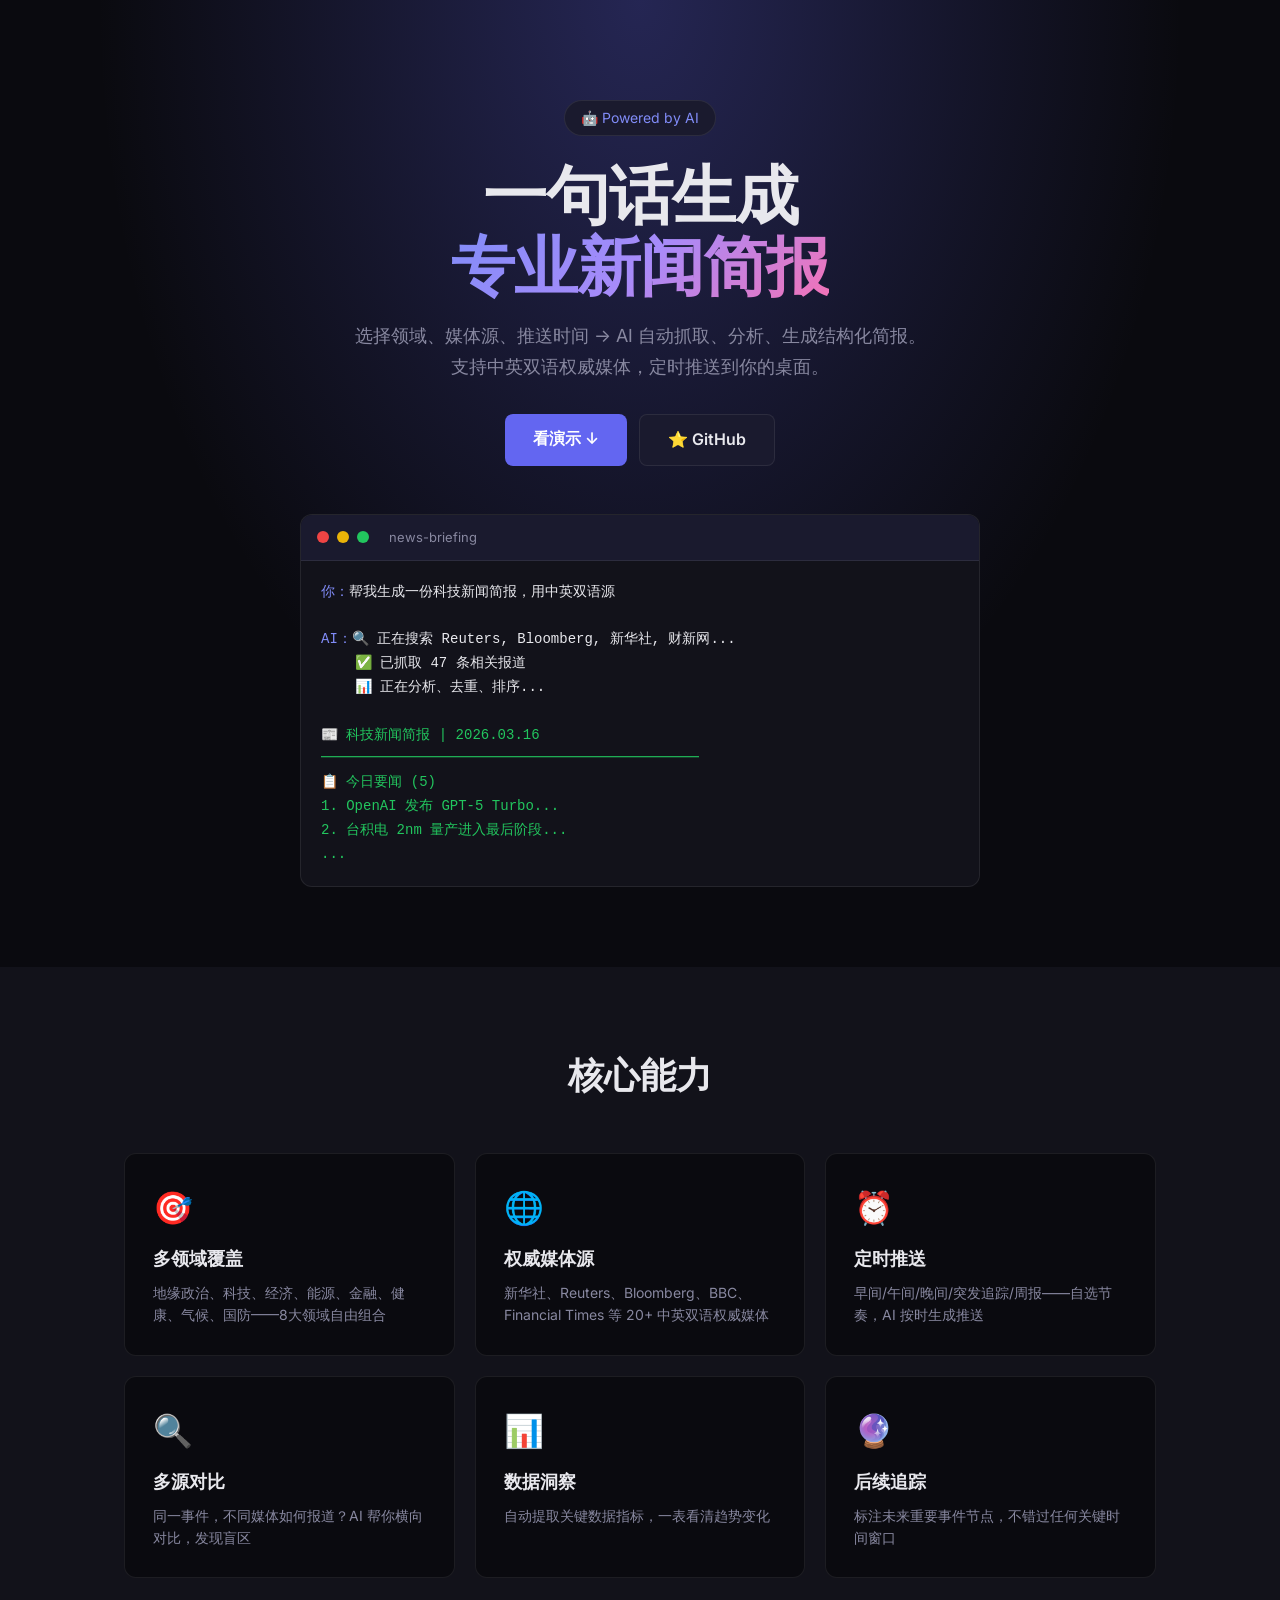
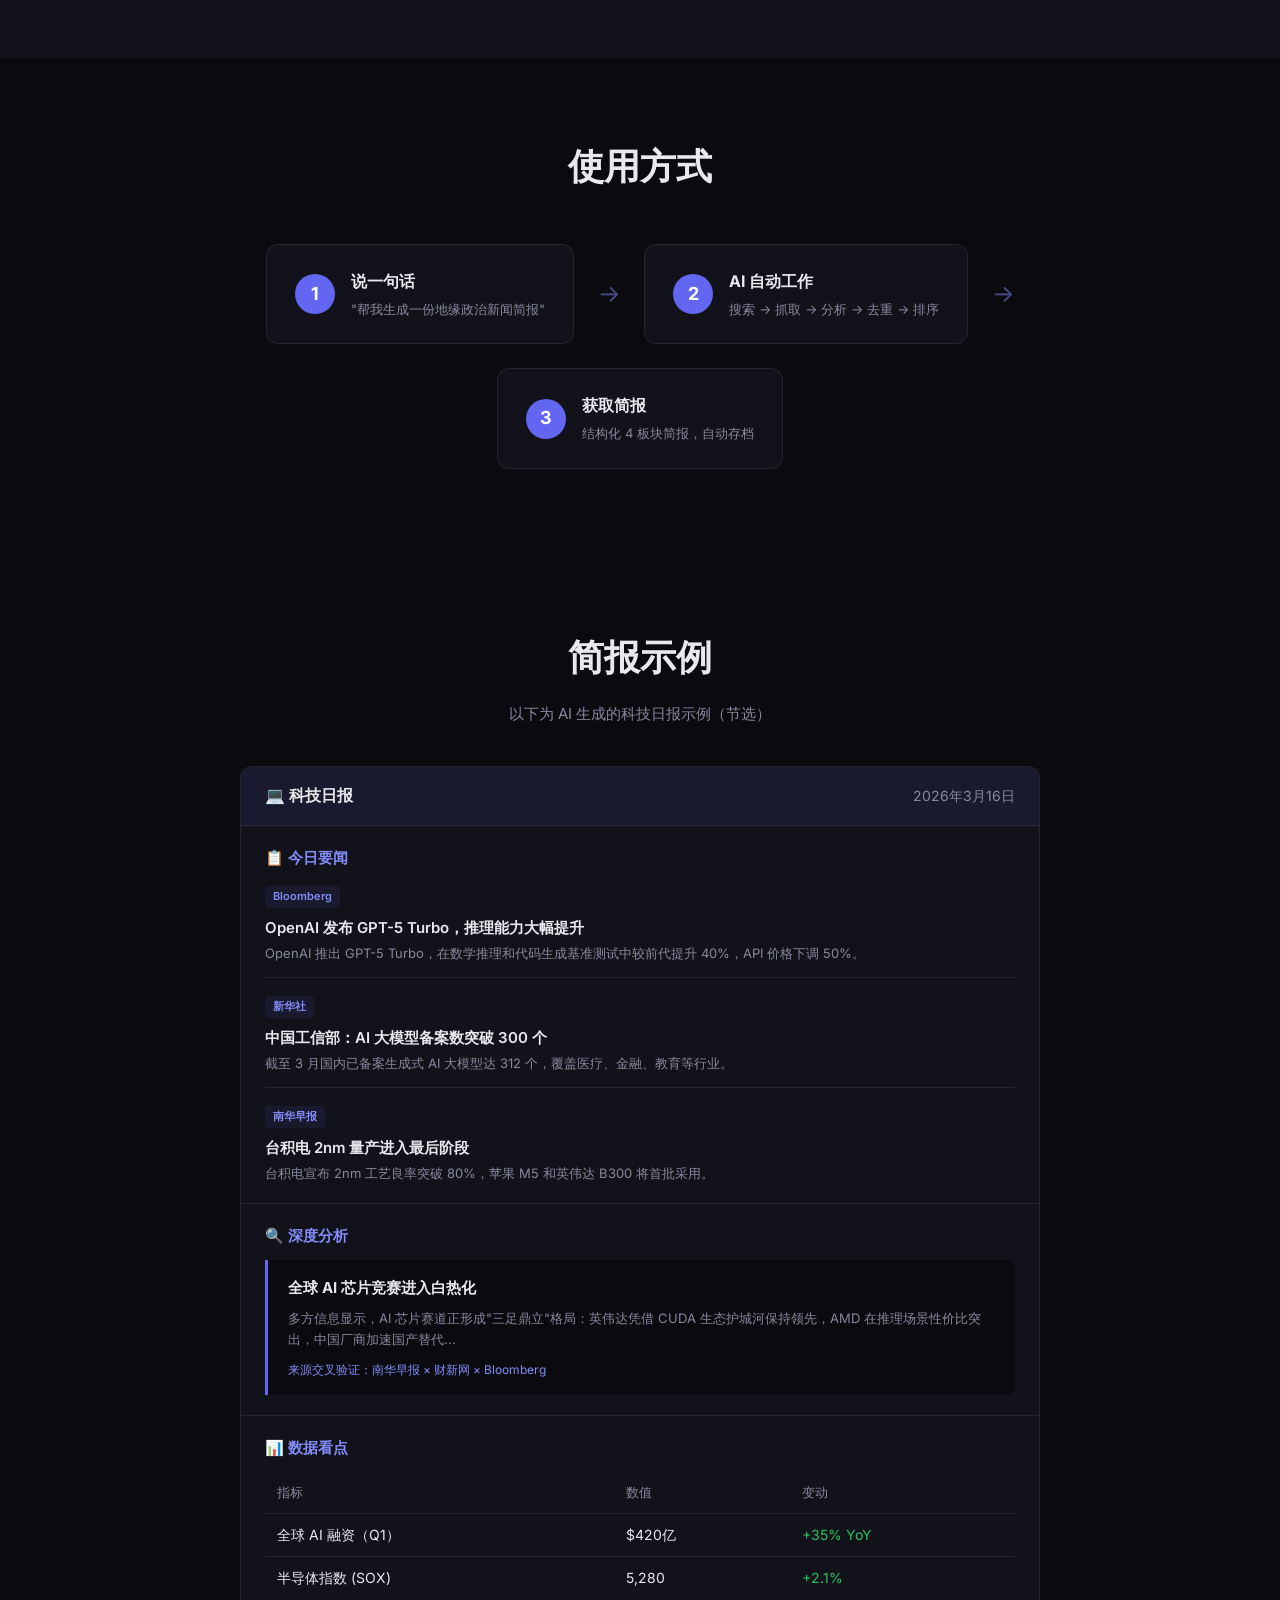
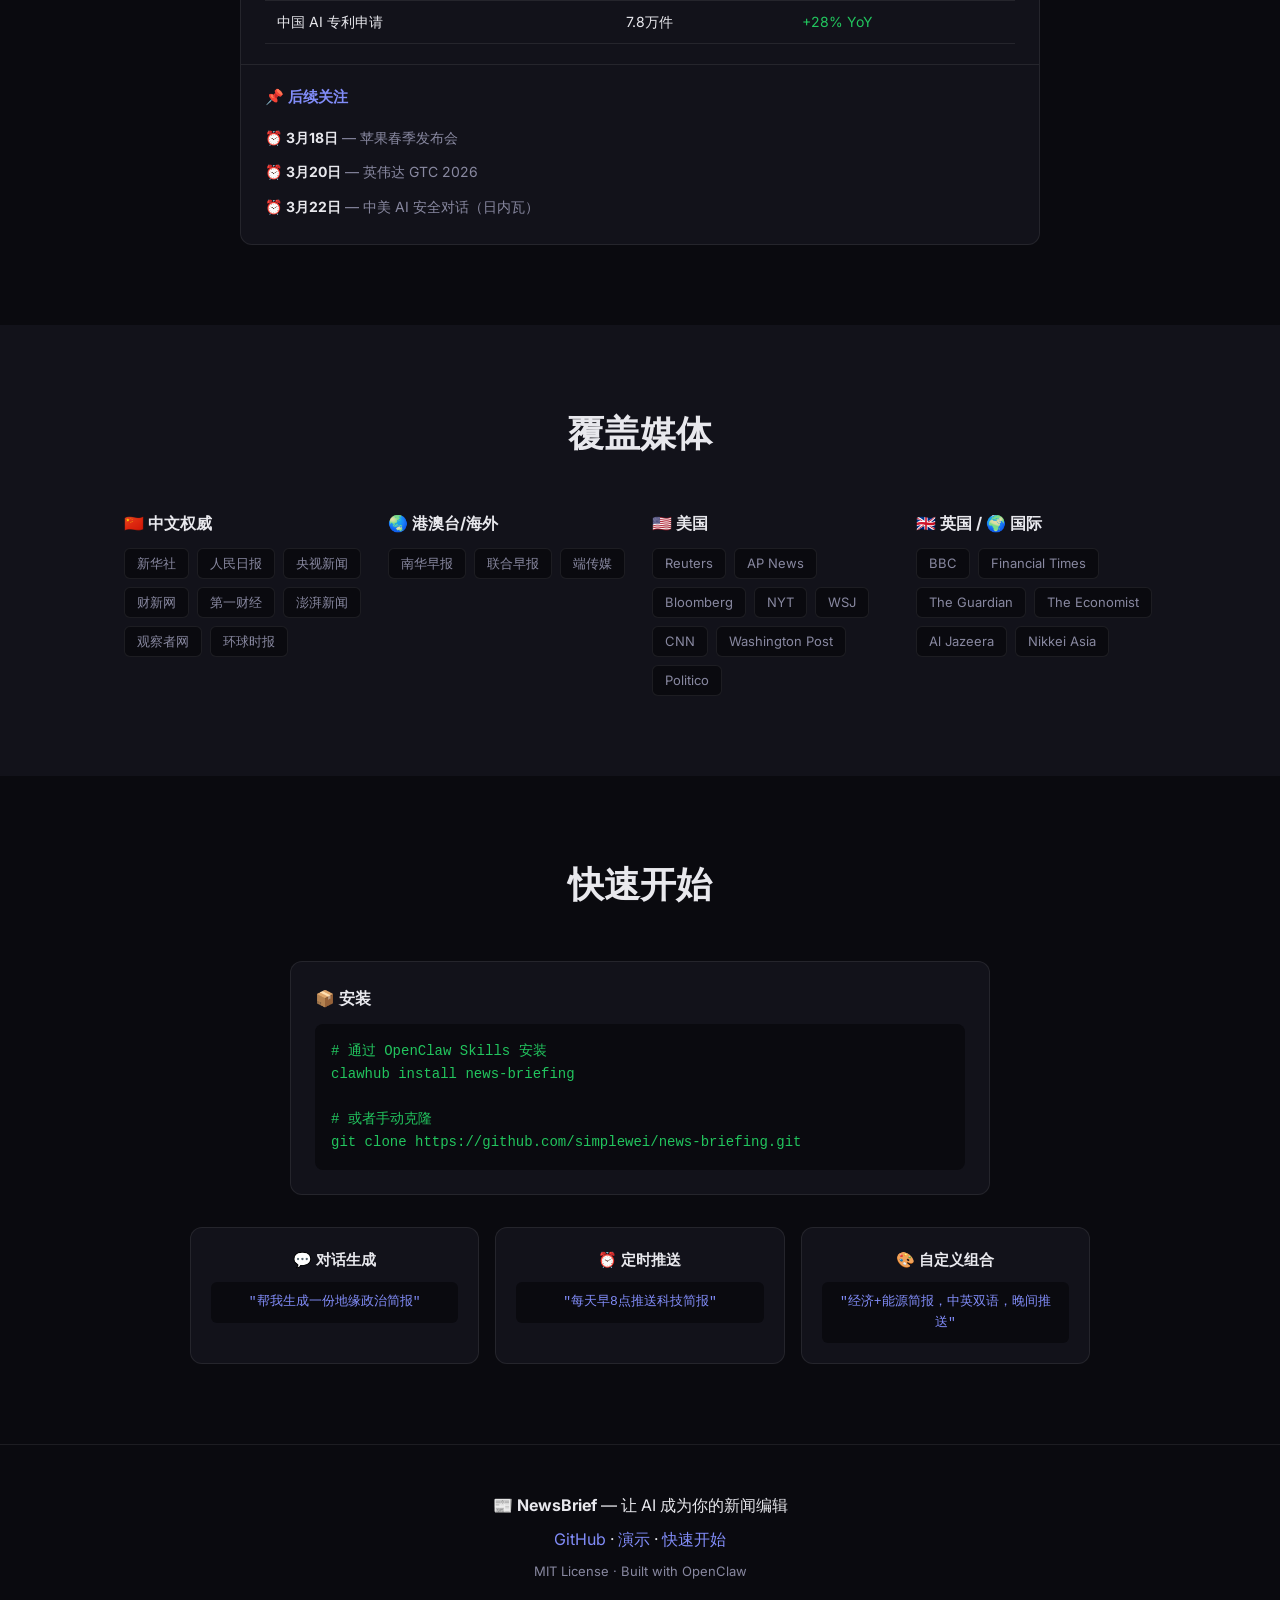
==== docs/index.html @ 7d3c729b "🎉 Initial release: NewsBrief - AI 新闻简报生成器 - 产品落地页 (GitHub Pages) - 8大领域支持 (地缘政治/科技/经济/能源/金融/健康/气候/国防" ====
<!DOCTYPE html>
<html lang="zh-CN">
<head>
    <meta charset="UTF-8">
    <meta name="viewport" content="width=device-width, initial-scale=1.0">
    <title>📰 NewsBrief — AI 新闻简报生成器</title>
    <link rel="stylesheet" href="css/style.css">
    <link rel="preconnect" href="https://fonts.googleapis.com">
    <link href="https://fonts.googleapis.com/css2?family=Inter:wght@400;500;600;700;800&display=swap" rel="stylesheet">
</head>
<body>
    <!-- Hero -->
    <section class="hero">
        <div class="container">
            <div class="hero-badge">🤖 Powered by AI</div>
            <h1>一句话生成<br><span class="gradient-text">专业新闻简报</span></h1>
            <p class="hero-desc">选择领域、媒体源、推送时间 → AI 自动抓取、分析、生成结构化简报。<br>支持中英双语权威媒体，定时推送到你的桌面。</p>
            <div class="hero-actions">
                <a href="#demo" class="btn btn-primary">看演示 ↓</a>
                <a href="https://github.com/simplewei/news-briefing" class="btn btn-secondary">⭐ GitHub</a>
            </div>
            <div class="hero-terminal">
                <div class="terminal-header">
                    <span class="dot red"></span>
                    <span class="dot yellow"></span>
                    <span class="dot green"></span>
                    <span class="terminal-title">news-briefing</span>
                </div>
                <pre class="terminal-body"><code><span class="prompt">你：</span>帮我生成一份科技新闻简报，用中英双语源

<span class="prompt">AI：</span>🔍 正在搜索 Reuters, Bloomberg, 新华社, 财新网...
    ✅ 已抓取 47 条相关报道
    📊 正在分析、去重、排序...
    
<span class="output">📰 科技新闻简报 | 2026.03.16</span>
<span class="output">━━━━━━━━━━━━━━━━━━━━━━━━━━━</span>
<span class="output">📋 今日要闻 (5)</span>
<span class="output">1. OpenAI 发布 GPT-5 Turbo...</span>
<span class="output">2. 台积电 2nm 量产进入最后阶段...</span>
<span class="output">...</span></code></pre>
            </div>
        </div>
    </section>

    <!-- Features -->
    <section class="features" id="features">
        <div class="container">
            <h2>核心能力</h2>
            <div class="features-grid">
                <div class="feature-card">
                    <div class="feature-icon">🎯</div>
                    <h3>多领域覆盖</h3>
                    <p>地缘政治、科技、经济、能源、金融、健康、气候、国防——8大领域自由组合</p>
                </div>
                <div class="feature-card">
                    <div class="feature-icon">🌐</div>
                    <h3>权威媒体源</h3>
                    <p>新华社、Reuters、Bloomberg、BBC、Financial Times 等 20+ 中英双语权威媒体</p>
                </div>
                <div class="feature-card">
                    <div class="feature-icon">⏰</div>
                    <h3>定时推送</h3>
                    <p>早间/午间/晚间/突发追踪/周报——自选节奏，AI 按时生成推送</p>
                </div>
                <div class="feature-card">
                    <div class="feature-icon">🔍</div>
                    <h3>多源对比</h3>
                    <p>同一事件，不同媒体如何报道？AI 帮你横向对比，发现盲区</p>
                </div>
                <div class="feature-card">
                    <div class="feature-icon">📊</div>
                    <h3>数据洞察</h3>
                    <p>自动提取关键数据指标，一表看清趋势变化</p>
                </div>
                <div class="feature-card">
                    <div class="feature-icon">🔮</div>
                    <h3>后续追踪</h3>
                    <p>标注未来重要事件节点，不错过任何关键时间窗口</p>
                </div>
            </div>
        </div>
    </section>

    <!-- How it works -->
    <section class="how-it-works" id="how">
        <div class="container">
            <h2>使用方式</h2>
            <div class="steps">
                <div class="step">
                    <div class="step-num">1</div>
                    <div class="step-content">
                        <h3>说一句话</h3>
                        <p>"帮我生成一份地缘政治新闻简报"</p>
                    </div>
                </div>
                <div class="step-arrow">→</div>
                <div class="step">
                    <div class="step-num">2</div>
                    <div class="step-content">
                        <h3>AI 自动工作</h3>
                        <p>搜索 → 抓取 → 分析 → 去重 → 排序</p>
                    </div>
                </div>
                <div class="step-arrow">→</div>
                <div class="step">
                    <div class="step-num">3</div>
                    <div class="step-content">
                        <h3>获取简报</h3>
                        <p>结构化 4 板块简报，自动存档</p>
                    </div>
                </div>
            </div>
        </div>
    </section>

    <!-- Demo Output -->
    <section class="demo" id="demo">
        <div class="container">
            <h2>简报示例</h2>
            <p class="demo-subtitle">以下为 AI 生成的科技日报示例（节选）</p>
            <div class="briefing-preview">
                <div class="briefing-header">
                    <span class="briefing-tag">💻 科技日报</span>
                    <span class="briefing-date">2026年3月16日</span>
                </div>
                <div class="briefing-section">
                    <h4>📋 今日要闻</h4>
                    <div class="news-item">
                        <span class="news-source">Bloomberg</span>
                        <span class="news-title">OpenAI 发布 GPT-5 Turbo，推理能力大幅提升</span>
                        <p class="news-summary">OpenAI 推出 GPT-5 Turbo，在数学推理和代码生成基准测试中较前代提升 40%，API 价格下调 50%。</p>
                    </div>
                    <div class="news-item">
                        <span class="news-source">新华社</span>
                        <span class="news-title">中国工信部：AI 大模型备案数突破 300 个</span>
                        <p class="news-summary">截至 3 月国内已备案生成式 AI 大模型达 312 个，覆盖医疗、金融、教育等行业。</p>
                    </div>
                    <div class="news-item">
                        <span class="news-source">南华早报</span>
                        <span class="news-title">台积电 2nm 量产进入最后阶段</span>
                        <p class="news-summary">台积电宣布 2nm 工艺良率突破 80%，苹果 M5 和英伟达 B300 将首批采用。</p>
                    </div>
                </div>
                <div class="briefing-section">
                    <h4>🔍 深度分析</h4>
                    <div class="analysis-box">
                        <h5>全球 AI 芯片竞赛进入白热化</h5>
                        <p>多方信息显示，AI 芯片赛道正形成"三足鼎立"格局：英伟达凭借 CUDA 生态护城河保持领先，AMD 在推理场景性价比突出，中国厂商加速国产替代...</p>
                        <div class="analysis-sources">
                            <span>来源交叉验证：南华早报 × 财新网 × Bloomberg</span>
                        </div>
                    </div>
                </div>
                <div class="briefing-section">
                    <h4>📊 数据看点</h4>
                    <table class="data-table">
                        <tr><th>指标</th><th>数值</th><th>变动</th></tr>
                        <tr><td>全球 AI 融资（Q1）</td><td>$420亿</td><td class="up">+35% YoY</td></tr>
                        <tr><td>半导体指数 (SOX)</td><td>5,280</td><td class="up">+2.1%</td></tr>
                        <tr><td>中国 AI 专利申请</td><td>7.8万件</td><td class="up">+28% YoY</td></tr>
                    </table>
                </div>
                <div class="briefing-section">
                    <h4>📌 后续关注</h4>
                    <ul class="upcoming">
                        <li>⏰ <strong>3月18日</strong> — 苹果春季发布会</li>
                        <li>⏰ <strong>3月20日</strong> — 英伟达 GTC 2026</li>
                        <li>⏰ <strong>3月22日</strong> — 中美 AI 安全对话（日内瓦）</li>
                    </ul>
                </div>
            </div>
        </div>
    </section>

    <!-- Media Sources -->
    <section class="media" id="media">
        <div class="container">
            <h2>覆盖媒体</h2>
            <div class="media-grid">
                <div class="media-col">
                    <h4>🇨🇳 中文权威</h4>
                    <div class="media-tags">
                        <span>新华社</span><span>人民日报</span><span>央视新闻</span>
                        <span>财新网</span><span>第一财经</span><span>澎湃新闻</span>
                        <span>观察者网</span><span>环球时报</span>
                    </div>
                </div>
                <div class="media-col">
                    <h4>🌏 港澳台/海外</h4>
                    <div class="media-tags">
                        <span>南华早报</span><span>联合早报</span><span>端传媒</span>
                    </div>
                </div>
                <div class="media-col">
                    <h4>🇺🇸 美国</h4>
                    <div class="media-tags">
                        <span>Reuters</span><span>AP News</span><span>Bloomberg</span>
                        <span>NYT</span><span>WSJ</span><span>CNN</span>
                        <span>Washington Post</span><span>Politico</span>
                    </div>
                </div>
                <div class="media-col">
                    <h4>🇬🇧 英国 / 🌍 国际</h4>
                    <div class="media-tags">
                        <span>BBC</span><span>Financial Times</span><span>The Guardian</span>
                        <span>The Economist</span><span>Al Jazeera</span><span>Nikkei Asia</span>
                    </div>
                </div>
            </div>
        </div>
    </section>

    <!-- Quick Start -->
    <section class="quickstart" id="start">
        <div class="container">
            <h2>快速开始</h2>
            <div class="install-box">
                <h4>📦 安装</h4>
                <pre><code># 通过 OpenClaw Skills 安装
clawhub install news-briefing

# 或者手动克隆
git clone https://github.com/simplewei/news-briefing.git</code></pre>
            </div>
            <div class="usage-cards">
                <div class="usage-card">
                    <h4>💬 对话生成</h4>
                    <code>"帮我生成一份地缘政治简报"</code>
                </div>
                <div class="usage-card">
                    <h4>⏰ 定时推送</h4>
                    <code>"每天早8点推送科技简报"</code>
                </div>
                <div class="usage-card">
                    <h4>🎨 自定义组合</h4>
                    <code>"经济+能源简报，中英双语，晚间推送"</code>
                </div>
            </div>
        </div>
    </section>

    <!-- Footer -->
    <footer>
        <div class="container">
            <p>📰 <strong>NewsBrief</strong> — 让 AI 成为你的新闻编辑</p>
            <p class="footer-links">
                <a href="https://github.com/simplewei/news-briefing">GitHub</a> · 
                <a href="#demo">演示</a> · 
                <a href="#start">快速开始</a>
            </p>
            <p class="footer-copy">MIT License · Built with OpenClaw</p>
        </div>
    </footer>

    <script src="js/main.js"></script>
</body>
</html>
---- docs/css/style.css ----
/* NewsBrief - Product Page Styles */
:root {
    --bg: #0a0a0f;
    --bg2: #12121a;
    --bg3: #1a1a2e;
    --text: #e8e8ed;
    --text2: #8888a0;
    --accent: #6366f1;
    --accent2: #818cf8;
    --accent-glow: rgba(99, 102, 241, 0.3);
    --green: #22c55e;
    --red: #ef4444;
    --yellow: #eab308;
    --border: rgba(255,255,255,0.08);
    --radius: 12px;
}

* { margin: 0; padding: 0; box-sizing: border-box; }

body {
    font-family: 'Inter', -apple-system, BlinkMacSystemFont, sans-serif;
    background: var(--bg);
    color: var(--text);
    line-height: 1.6;
    overflow-x: hidden;
}

.container {
    max-width: 1080px;
    margin: 0 auto;
    padding: 0 24px;
}

/* Hero */
.hero {
    padding: 100px 0 80px;
    text-align: center;
    position: relative;
    background: radial-gradient(ellipse at 50% 0%, var(--accent-glow) 0%, transparent 60%);
}

.hero-badge {
    display: inline-block;
    padding: 6px 16px;
    border-radius: 20px;
    background: var(--bg3);
    border: 1px solid var(--border);
    font-size: 14px;
    color: var(--accent2);
    margin-bottom: 24px;
}

.hero h1 {
    font-size: clamp(36px, 6vw, 64px);
    font-weight: 800;
    line-height: 1.1;
    margin-bottom: 20px;
    letter-spacing: -1px;
}

.gradient-text {
    background: linear-gradient(135deg, var(--accent2), #a78bfa, #f472b6);
    -webkit-background-clip: text;
    -webkit-text-fill-color: transparent;
}

.hero-desc {
    font-size: 18px;
    color: var(--text2);
    max-width: 640px;
    margin: 0 auto 32px;
    line-height: 1.7;
}

.hero-actions {
    display: flex;
    gap: 12px;
    justify-content: center;
    margin-bottom: 48px;
}

.btn {
    padding: 12px 28px;
    border-radius: 8px;
    font-size: 16px;
    font-weight: 600;
    text-decoration: none;
    transition: all 0.2s;
}

.btn-primary {
    background: var(--accent);
    color: white;
}

.btn-primary:hover {
    background: var(--accent2);
    transform: translateY(-1px);
    box-shadow: 0 8px 24px var(--accent-glow);
}

.btn-secondary {
    background: var(--bg3);
    color: var(--text);
    border: 1px solid var(--border);
}

.btn-secondary:hover {
    border-color: var(--accent);
}

/* Terminal */
.hero-terminal {
    max-width: 680px;
    margin: 0 auto;
    background: var(--bg2);
    border-radius: var(--radius);
    border: 1px solid var(--border);
    overflow: hidden;
    text-align: left;
}

.terminal-header {
    display: flex;
    align-items: center;
    gap: 8px;
    padding: 12px 16px;
    background: var(--bg3);
    border-bottom: 1px solid var(--border);
}

.dot {
    width: 12px;
    height: 12px;
    border-radius: 50%;
}

.dot.red { background: var(--red); }
.dot.yellow { background: var(--yellow); }
.dot.green { background: var(--green); }

.terminal-title {
    margin-left: 12px;
    font-size: 13px;
    color: var(--text2);
}

.terminal-body {
    padding: 20px;
    font-size: 14px;
    line-height: 1.7;
    overflow-x: auto;
}

.terminal-body code {
    font-family: 'SF Mono', 'Fira Code', monospace;
}

.prompt { color: var(--accent2); }
.output { color: var(--green); }

/* Sections */
section {
    padding: 80px 0;
}

section h2 {
    font-size: 36px;
    font-weight: 700;
    text-align: center;
    margin-bottom: 48px;
}

/* Features */
.features {
    background: var(--bg2);
}

.features-grid {
    display: grid;
    grid-template-columns: repeat(auto-fit, minmax(300px, 1fr));
    gap: 20px;
}

.feature-card {
    background: var(--bg);
    border: 1px solid var(--border);
    border-radius: var(--radius);
    padding: 28px;
    transition: all 0.2s;
}

.feature-card:hover {
    border-color: var(--accent);
    transform: translateY(-2px);
    box-shadow: 0 8px 32px rgba(0,0,0,0.3);
}

.feature-icon {
    font-size: 32px;
    margin-bottom: 12px;
}

.feature-card h3 {
    font-size: 18px;
    margin-bottom: 8px;
}

.feature-card p {
    color: var(--text2);
    font-size: 14px;
}

/* Steps */
.steps {
    display: flex;
    align-items: center;
    justify-content: center;
    gap: 24px;
    flex-wrap: wrap;
}

.step {
    display: flex;
    align-items: center;
    gap: 16px;
    background: var(--bg2);
    border: 1px solid var(--border);
    border-radius: var(--radius);
    padding: 24px 28px;
    min-width: 240px;
}

.step-num {
    width: 40px;
    height: 40px;
    border-radius: 50%;
    background: var(--accent);
    color: white;
    display: flex;
    align-items: center;
    justify-content: center;
    font-weight: 700;
    font-size: 18px;
    flex-shrink: 0;
}

.step-content h3 {
    font-size: 16px;
    margin-bottom: 4px;
}

.step-content p {
    font-size: 13px;
    color: var(--text2);
}

.step-arrow {
    font-size: 24px;
    color: var(--accent2);
    opacity: 0.5;
}

/* Demo */
.demo-subtitle {
    text-align: center;
    color: var(--text2);
    margin-top: -32px;
    margin-bottom: 40px;
    font-size: 15px;
}

.briefing-preview {
    background: var(--bg2);
    border: 1px solid var(--border);
    border-radius: var(--radius);
    overflow: hidden;
    max-width: 800px;
    margin: 0 auto;
}

.briefing-header {
    display: flex;
    justify-content: space-between;
    align-items: center;
    padding: 16px 24px;
    background: var(--bg3);
    border-bottom: 1px solid var(--border);
}

.briefing-tag {
    font-weight: 600;
    font-size: 16px;
}

.briefing-date {
    color: var(--text2);
    font-size: 14px;
}

.briefing-section {
    padding: 20px 24px;
    border-bottom: 1px solid var(--border);
}

.briefing-section:last-child {
    border-bottom: none;
}

.briefing-section h4 {
    font-size: 15px;
    margin-bottom: 12px;
    color: var(--accent2);
}

.news-item {
    margin-bottom: 14px;
    padding-bottom: 14px;
    border-bottom: 1px solid var(--border);
}

.news-item:last-child {
    border-bottom: none;
    margin-bottom: 0;
    padding-bottom: 0;
}

.news-source {
    display: inline-block;
    background: var(--bg3);
    color: var(--accent2);
    padding: 2px 8px;
    border-radius: 4px;
    font-size: 11px;
    font-weight: 600;
    margin-bottom: 4px;
}

.news-title {
    display: block;
    font-weight: 600;
    font-size: 15px;
    margin: 4px 0;
}

.news-summary {
    font-size: 13px;
    color: var(--text2);
    line-height: 1.5;
}

.analysis-box {
    background: var(--bg);
    border-left: 3px solid var(--accent);
    padding: 16px 20px;
    border-radius: 0 8px 8px 0;
}

.analysis-box h5 {
    font-size: 15px;
    margin-bottom: 8px;
}

.analysis-box p {
    font-size: 13px;
    color: var(--text2);
    line-height: 1.6;
}

.analysis-sources {
    margin-top: 10px;
    font-size: 12px;
    color: var(--accent2);
}

.data-table {
    width: 100%;
    border-collapse: collapse;
    font-size: 14px;
}

.data-table th, .data-table td {
    padding: 10px 12px;
    text-align: left;
    border-bottom: 1px solid var(--border);
}

.data-table th {
    color: var(--text2);
    font-weight: 500;
    font-size: 13px;
}

.data-table .up { color: var(--green); }

.upcoming {
    list-style: none;
    font-size: 14px;
}

.upcoming li {
    padding: 6px 0;
    color: var(--text2);
}

.upcoming strong {
    color: var(--text);
}

/* Media */
.media {
    background: var(--bg2);
}

.media-grid {
    display: grid;
    grid-template-columns: repeat(auto-fit, minmax(240px, 1fr));
    gap: 24px;
}

.media-col h4 {
    font-size: 16px;
    margin-bottom: 12px;
}

.media-tags {
    display: flex;
    flex-wrap: wrap;
    gap: 8px;
}

.media-tags span {
    background: var(--bg);
    border: 1px solid var(--border);
    padding: 4px 12px;
    border-radius: 6px;
    font-size: 13px;
    color: var(--text2);
    transition: all 0.2s;
}

.media-tags span:hover {
    border-color: var(--accent);
    color: var(--accent2);
}

/* Quickstart */
.install-box {
    background: var(--bg2);
    border: 1px solid var(--border);
    border-radius: var(--radius);
    padding: 24px;
    margin-bottom: 32px;
    max-width: 700px;
    margin-left: auto;
    margin-right: auto;
}

.install-box h4 {
    margin-bottom: 12px;
    font-size: 16px;
}

.install-box pre {
    background: var(--bg);
    padding: 16px;
    border-radius: 8px;
    overflow-x: auto;
}

.install-box code {
    font-family: 'SF Mono', 'Fira Code', monospace;
    font-size: 14px;
    color: var(--green);
}

.usage-cards {
    display: grid;
    grid-template-columns: repeat(auto-fit, minmax(280px, 1fr));
    gap: 16px;
    max-width: 900px;
    margin: 0 auto;
}

.usage-card {
    background: var(--bg2);
    border: 1px solid var(--border);
    border-radius: var(--radius);
    padding: 20px;
    text-align: center;
}

.usage-card h4 {
    font-size: 15px;
    margin-bottom: 10px;
}

.usage-card code {
    display: block;
    background: var(--bg);
    padding: 10px;
    border-radius: 6px;
    font-size: 13px;
    color: var(--accent2);
}

/* Footer */
footer {
    padding: 48px 0;
    text-align: center;
    border-top: 1px solid var(--border);
}

footer p {
    margin-bottom: 8px;
}

.footer-links a {
    color: var(--accent2);
    text-decoration: none;
}

.footer-links a:hover {
    text-decoration: underline;
}

.footer-copy {
    font-size: 13px;
    color: var(--text2);
    margin-top: 8px;
}

/* Responsive */
@media (max-width: 768px) {
    .steps {
        flex-direction: column;
    }
    .step-arrow {
        transform: rotate(90deg);
    }
    .hero {
        padding: 60px 0 40px;
    }
    section {
        padding: 48px 0;
    }
}
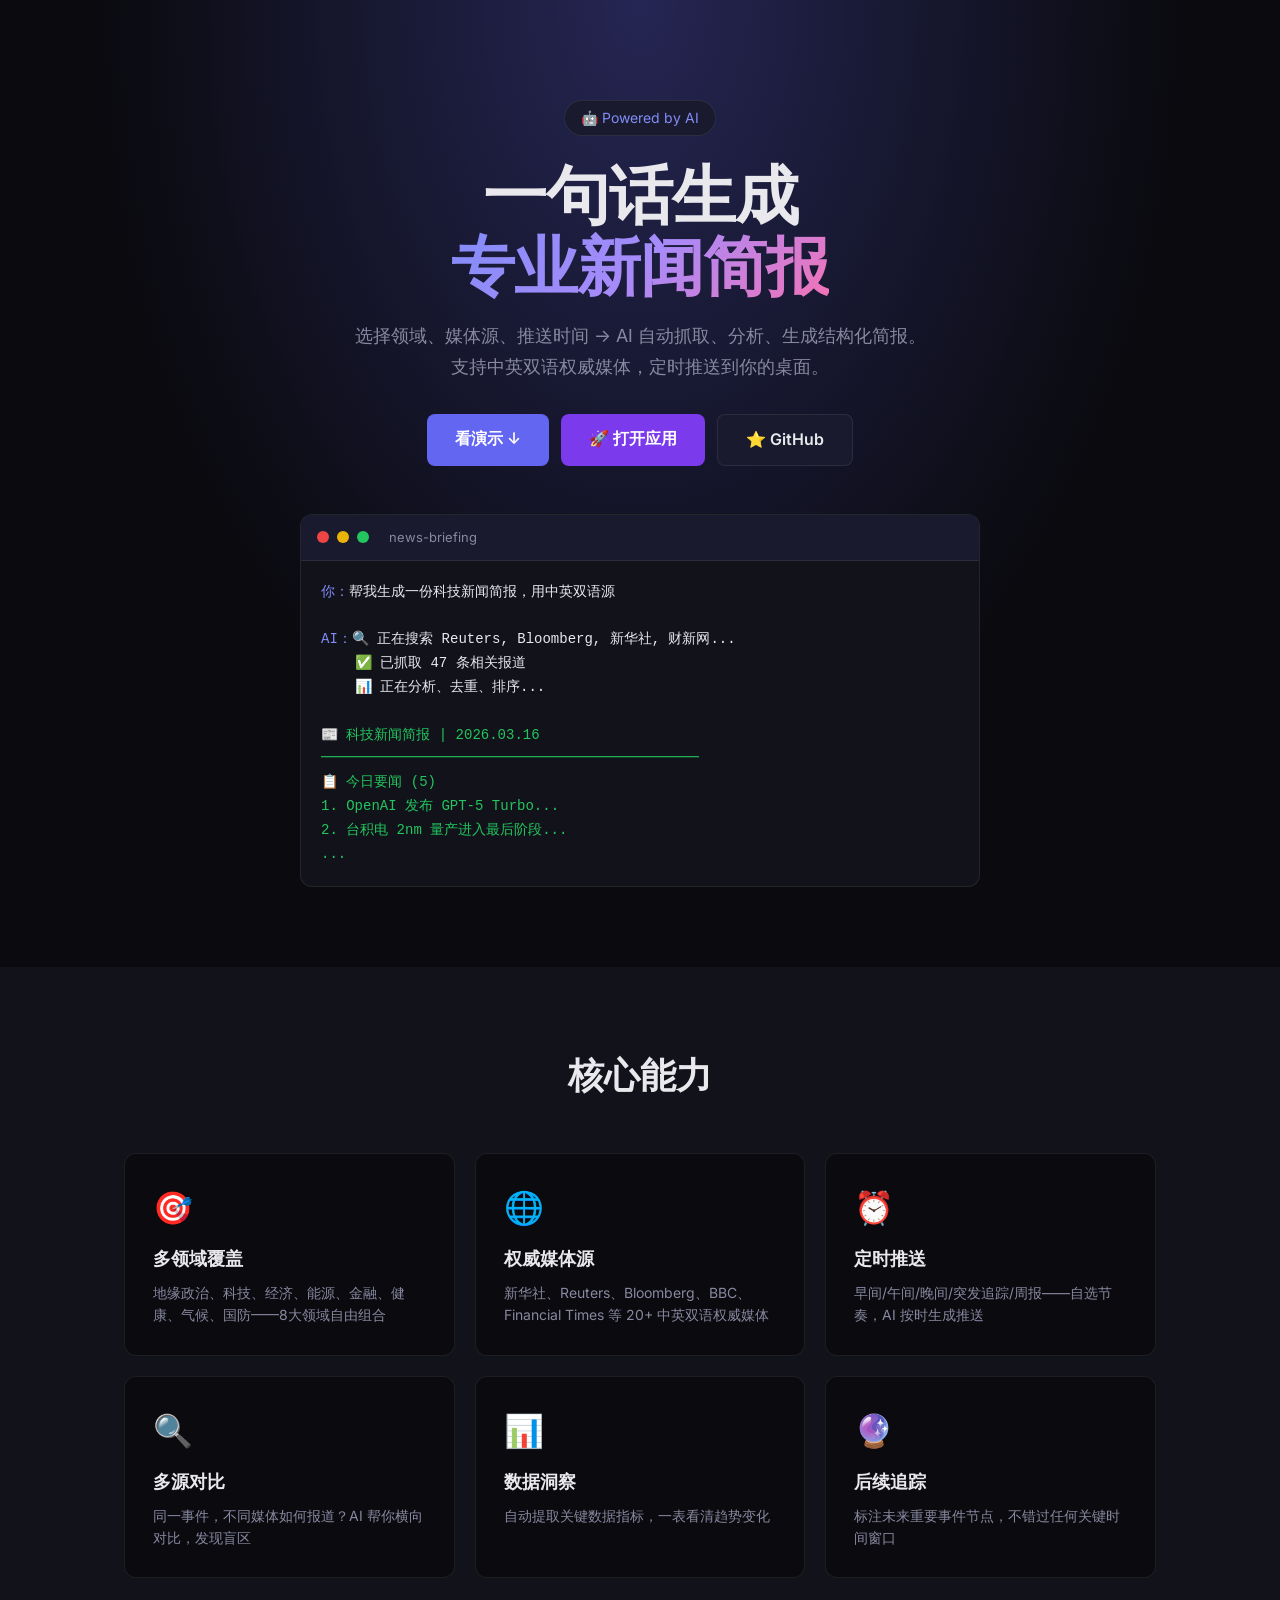
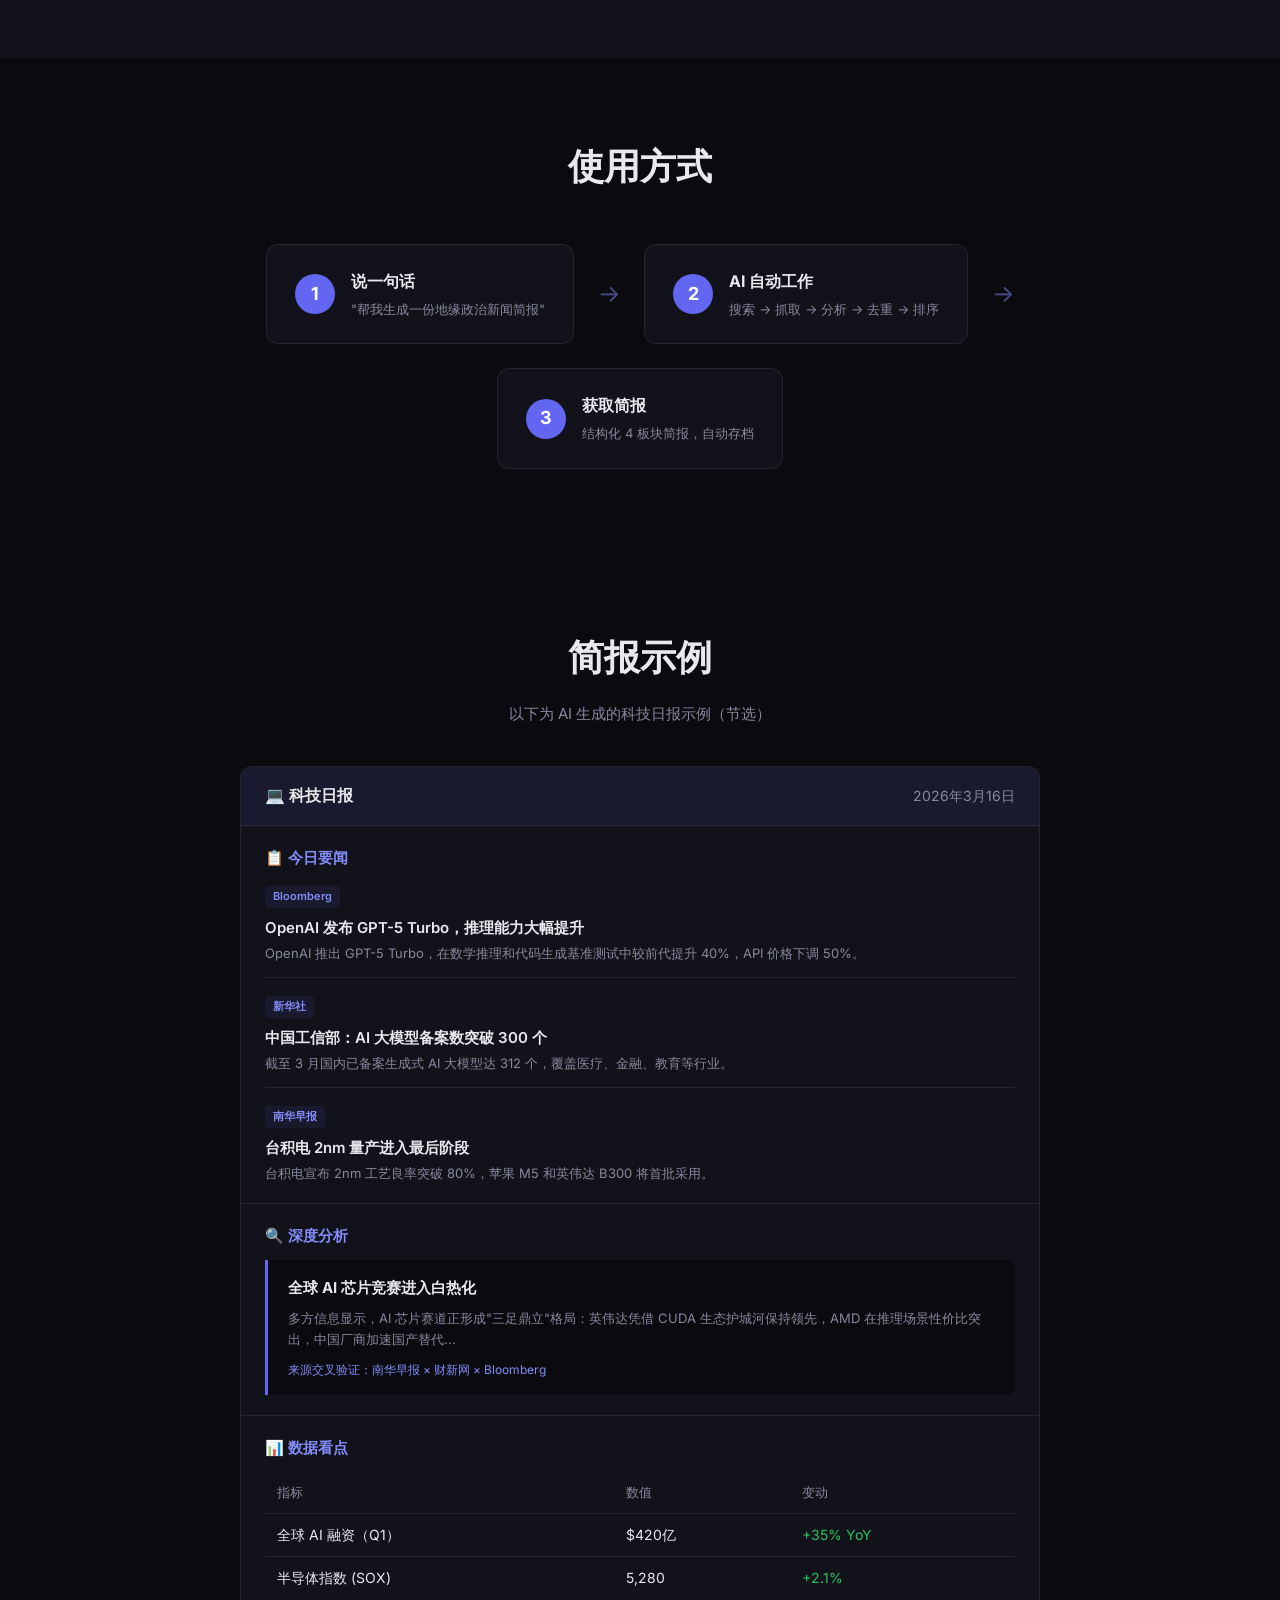
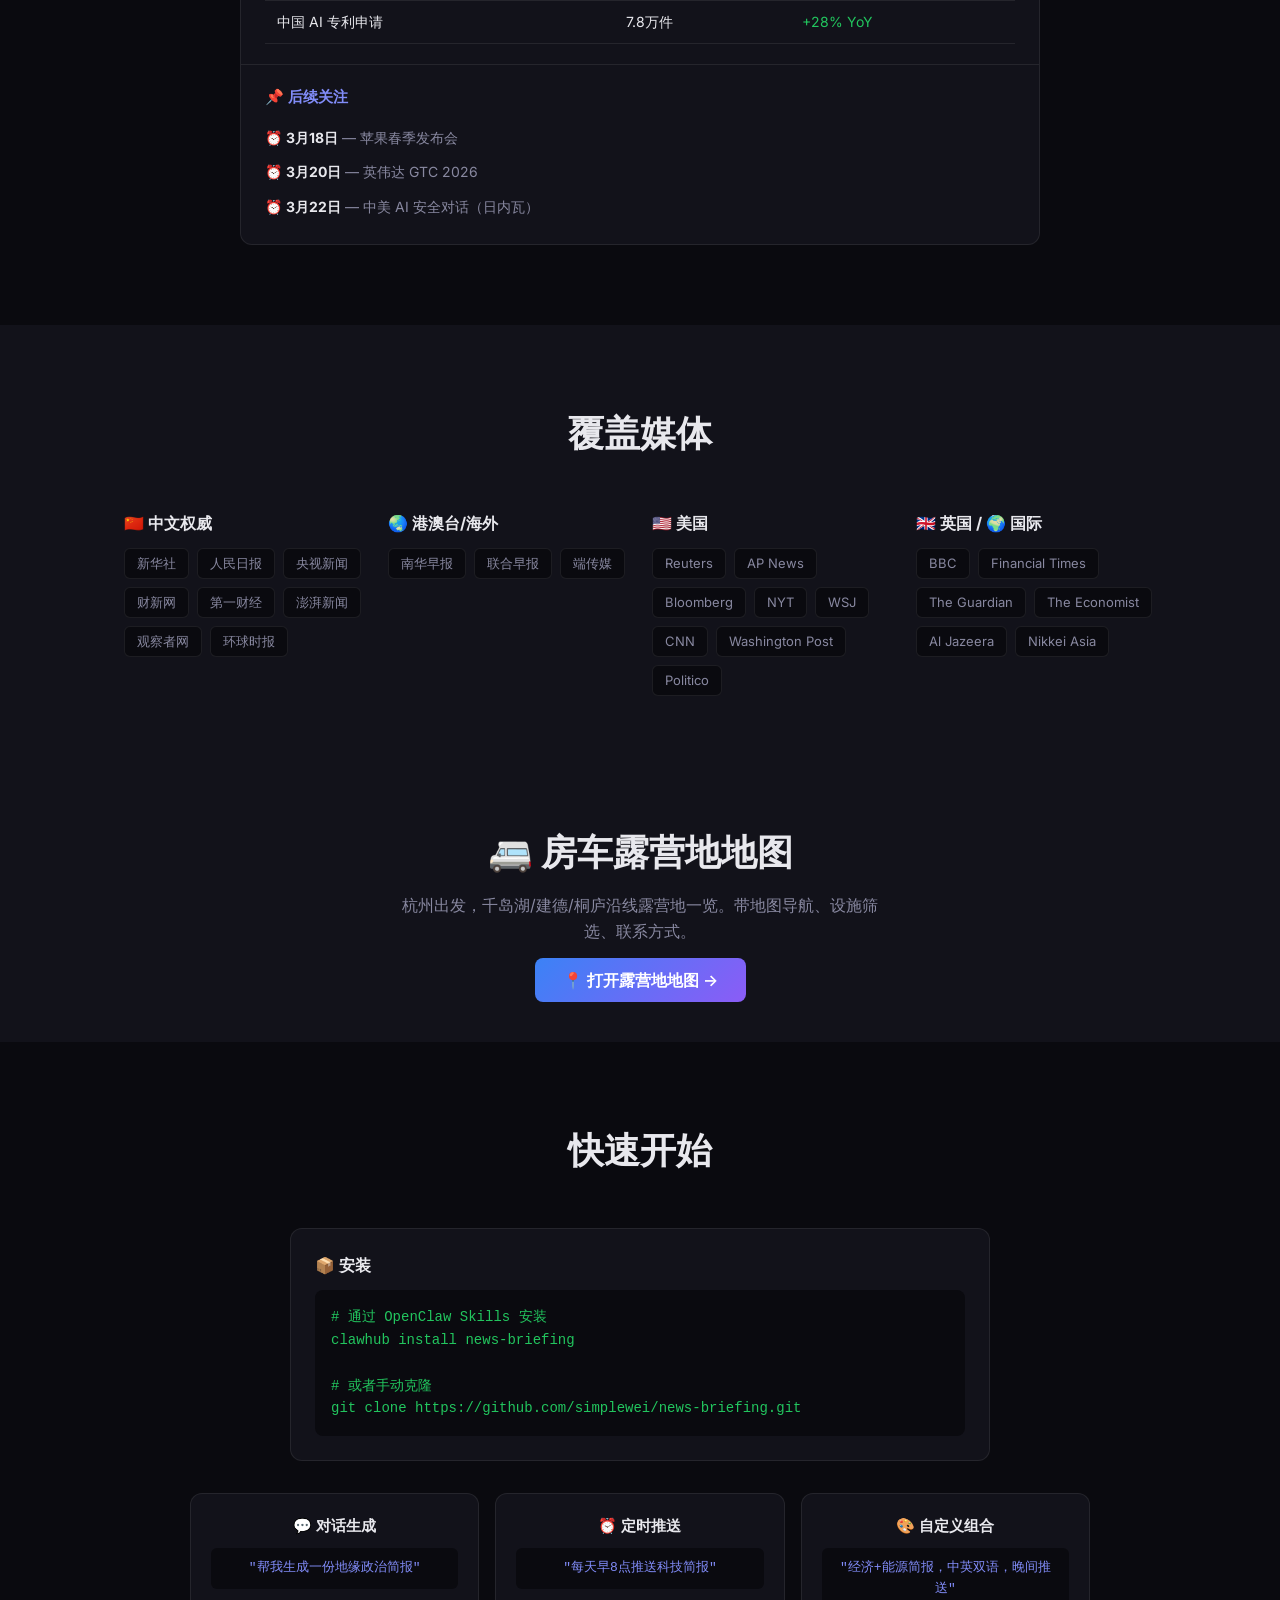
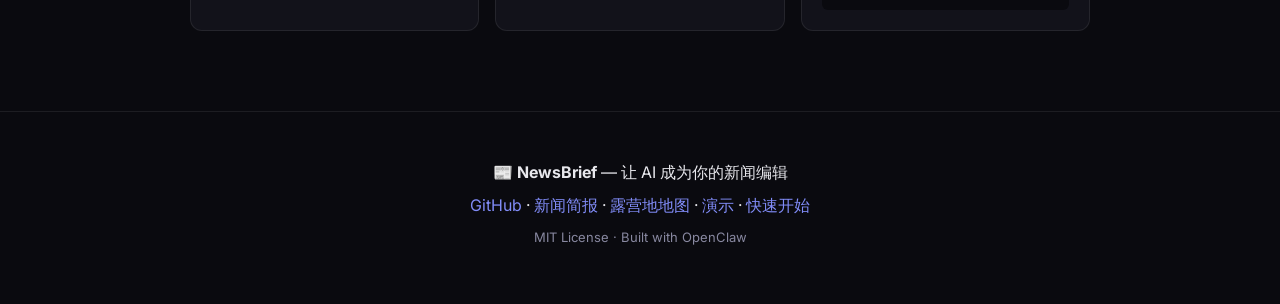
==== commit d2f57e0b: "🚐 新增露营地可视化地图 + 新闻简报Web应用 - campsites.html: 浙西房车露营地交互式地图   · Leaflet 暗色地图   · 8个露营地标注（千岛湖/建德/桐庐）   · " ====
--- a/docs/index.html
+++ b/docs/index.html
@@ -17,6 +17,7 @@
             <p class="hero-desc">选择领域、媒体源、推送时间 → AI 自动抓取、分析、生成结构化简报。<br>支持中英双语权威媒体，定时推送到你的桌面。</p>
             <div class="hero-actions">
                 <a href="#demo" class="btn btn-primary">看演示 ↓</a>
+                <a href="app.html" class="btn btn-primary" style="background:#7c3aed;">🚀 打开应用</a>
                 <a href="https://github.com/simplewei/news-briefing" class="btn btn-secondary">⭐ GitHub</a>
             </div>
             <div class="hero-terminal">
@@ -210,6 +211,15 @@
         </div>
     </section>
 
+    <!-- Campsite Banner -->
+    <section style="background:var(--bg2);padding:48px 0;text-align:center;">
+        <div class="container">
+            <h2 style="margin-bottom:12px;">🚐 房车露营地地图</h2>
+            <p style="color:var(--text2);max-width:500px;margin:0 auto 24px;">杭州出发，千岛湖/建德/桐庐沿线露营地一览。带地图导航、设施筛选、联系方式。</p>
+            <a href="campsites.html" class="btn btn-primary" style="background:linear-gradient(135deg,#3b82f6,#8b5cf6);">📍 打开露营地地图 →</a>
+        </div>
+    </section>
+
     <!-- Quick Start -->
     <section class="quickstart" id="start">
         <div class="container">
@@ -245,6 +255,8 @@
             <p>📰 <strong>NewsBrief</strong> — 让 AI 成为你的新闻编辑</p>
             <p class="footer-links">
                 <a href="https://github.com/simplewei/news-briefing">GitHub</a> · 
+                <a href="app.html">新闻简报</a> · 
+                <a href="campsites.html">露营地地图</a> · 
                 <a href="#demo">演示</a> · 
                 <a href="#start">快速开始</a>
             </p>
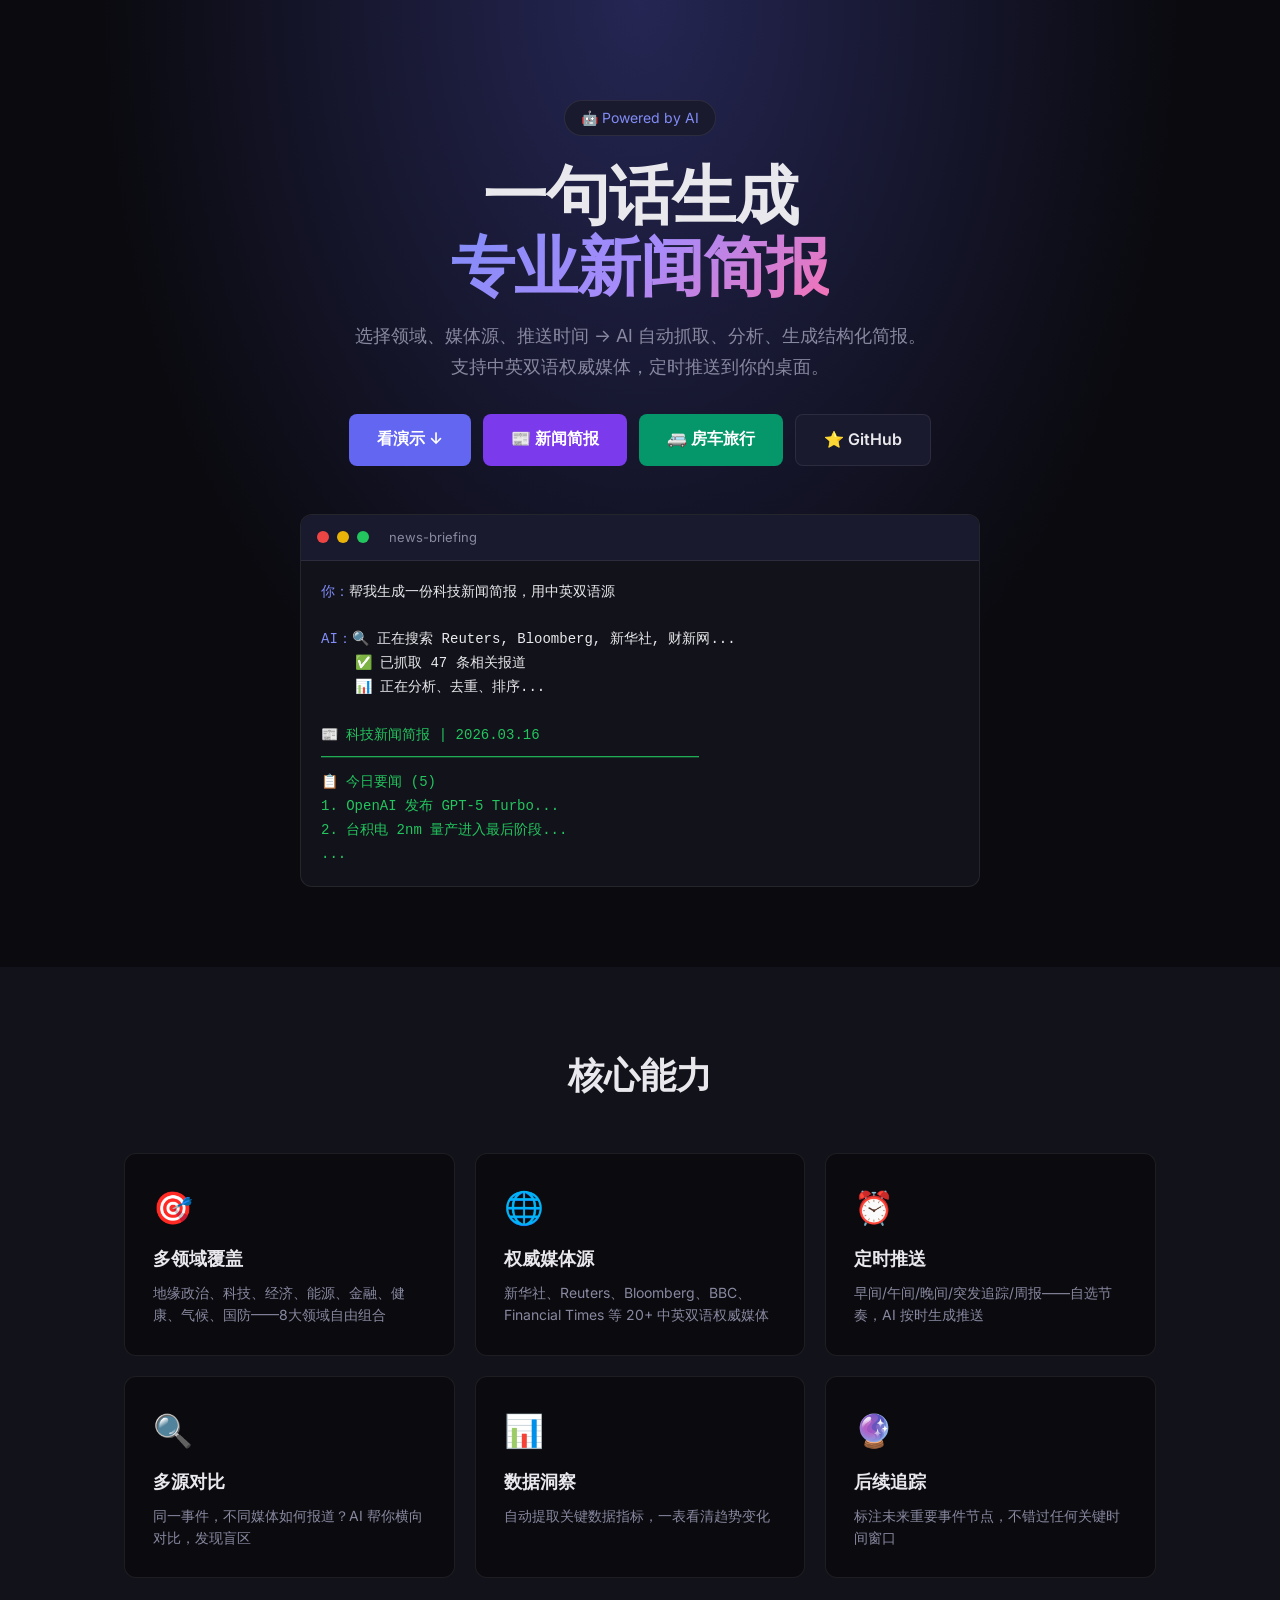
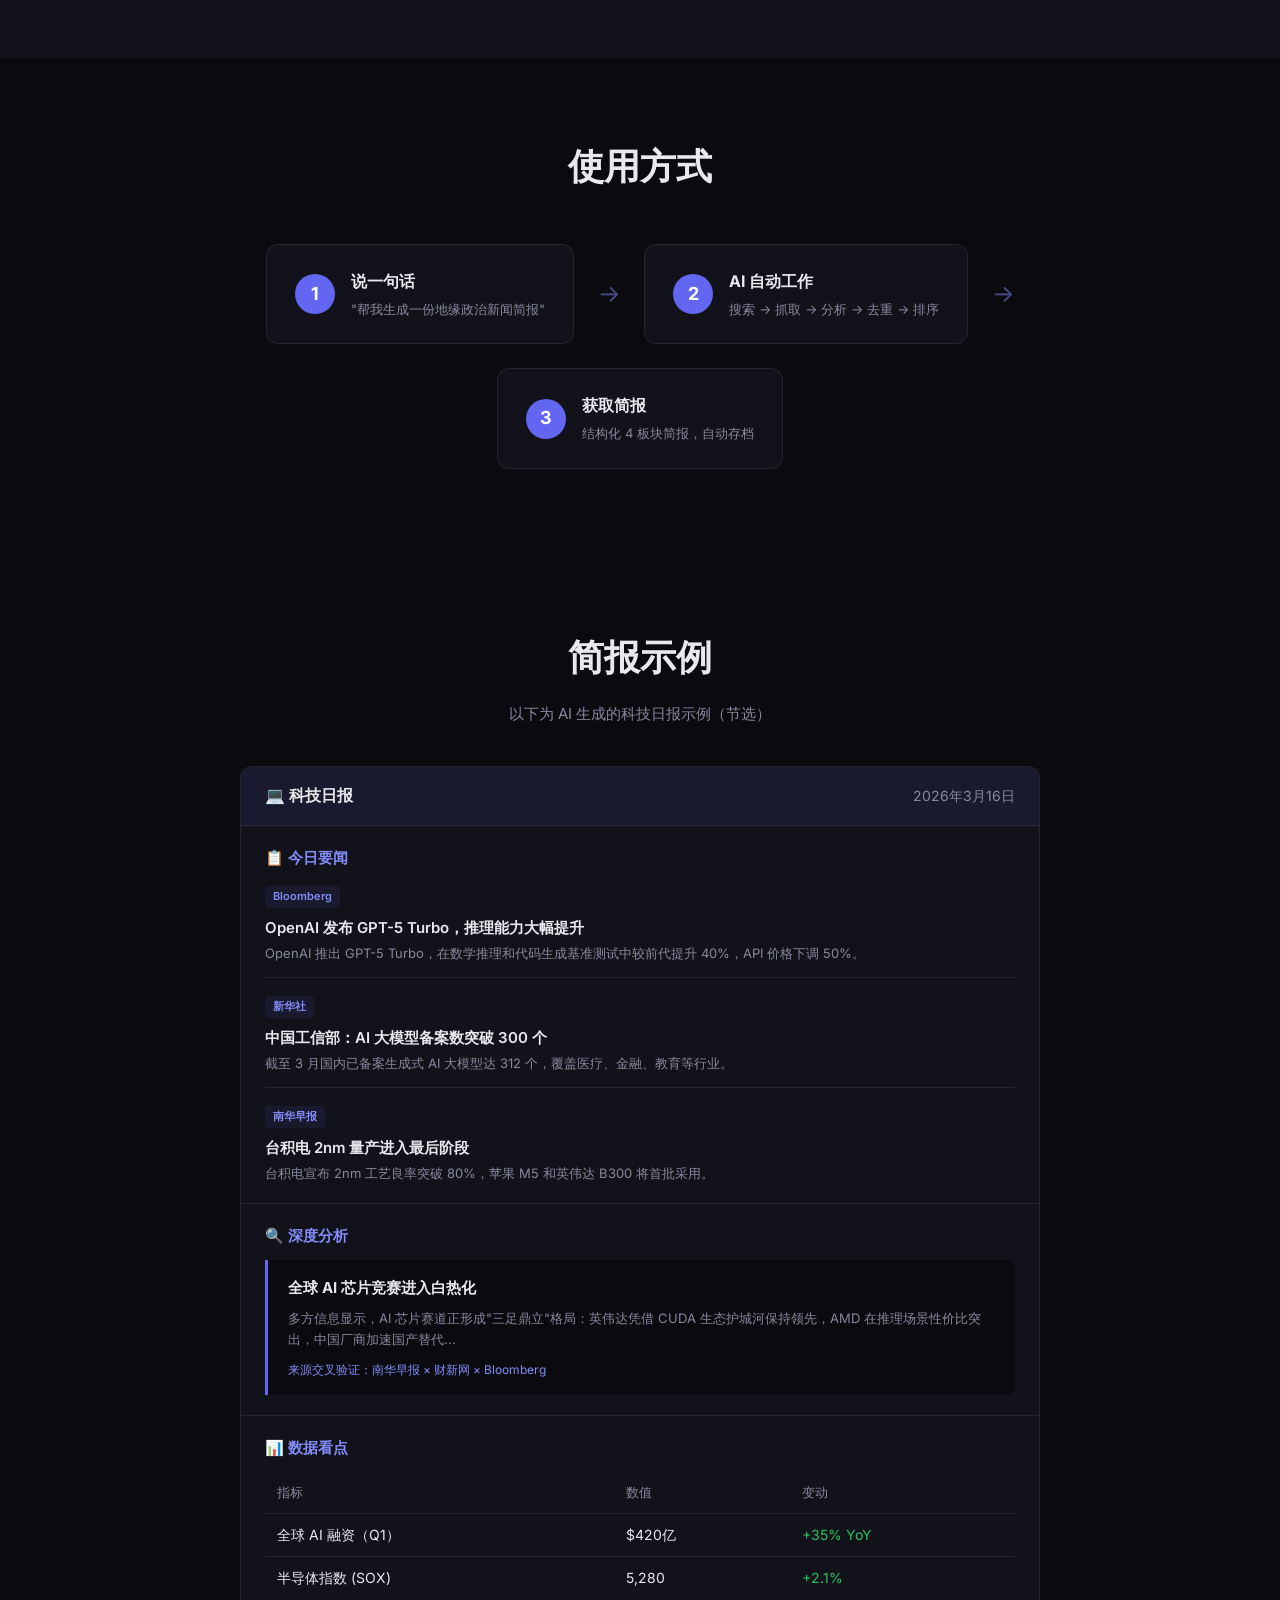
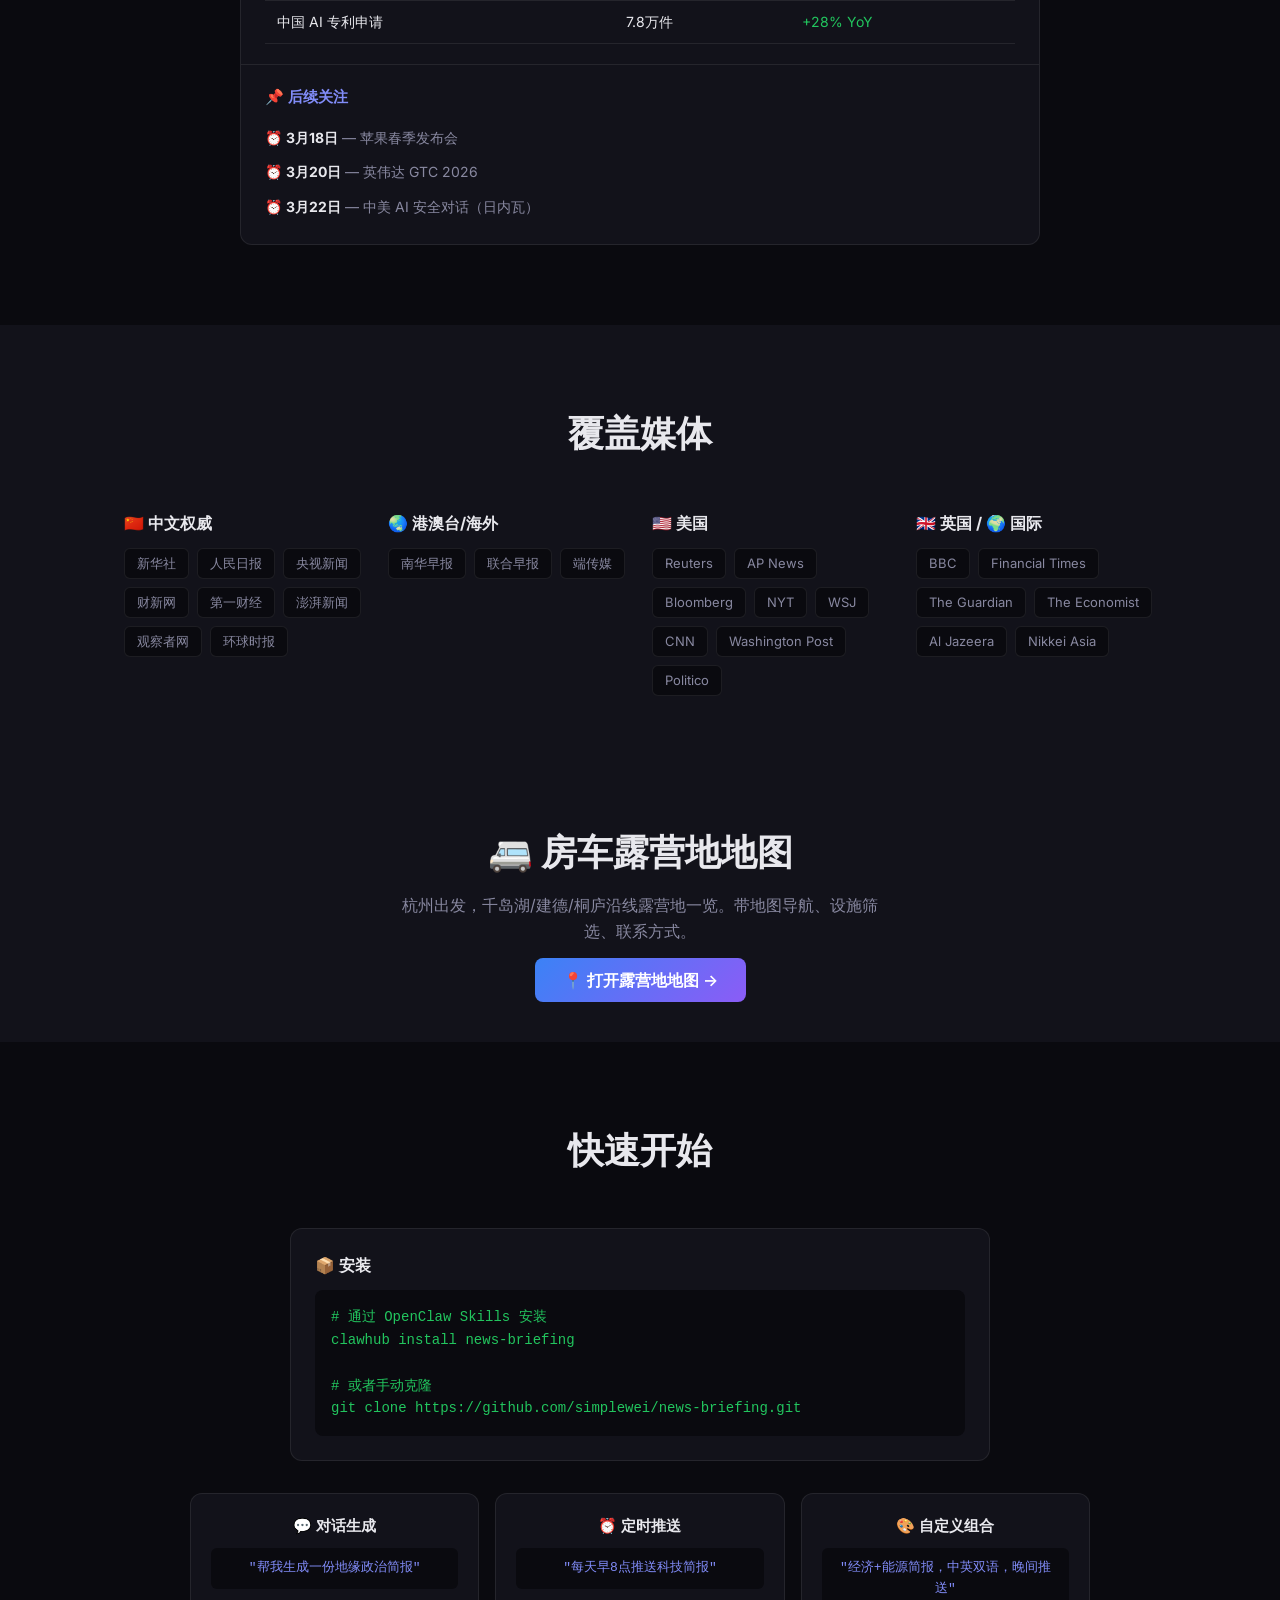
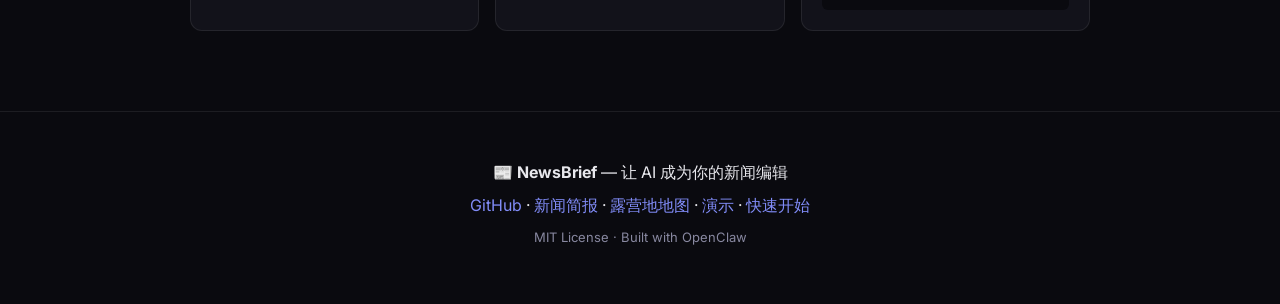
==== commit 3585dedd: "🚐 新增清明房车旅行规划总览页 trip.html - 完整旅行规划页面： - 3天行程时间线（Day1-3） - B/C/拖挂房车类型比选卡片 - 5个租赁平台对比表（途居/房车生活家/一嗨/携程/" ====
--- a/docs/index.html
+++ b/docs/index.html
@@ -17,7 +17,8 @@
             <p class="hero-desc">选择领域、媒体源、推送时间 → AI 自动抓取、分析、生成结构化简报。<br>支持中英双语权威媒体，定时推送到你的桌面。</p>
             <div class="hero-actions">
                 <a href="#demo" class="btn btn-primary">看演示 ↓</a>
-                <a href="app.html" class="btn btn-primary" style="background:#7c3aed;">🚀 打开应用</a>
+                <a href="app.html" class="btn btn-primary" style="background:#7c3aed;">📰 新闻简报</a>
+                <a href="trip.html" class="btn btn-primary" style="background:#059669;">🚐 房车旅行</a>
                 <a href="https://github.com/simplewei/news-briefing" class="btn btn-secondary">⭐ GitHub</a>
             </div>
             <div class="hero-terminal">
